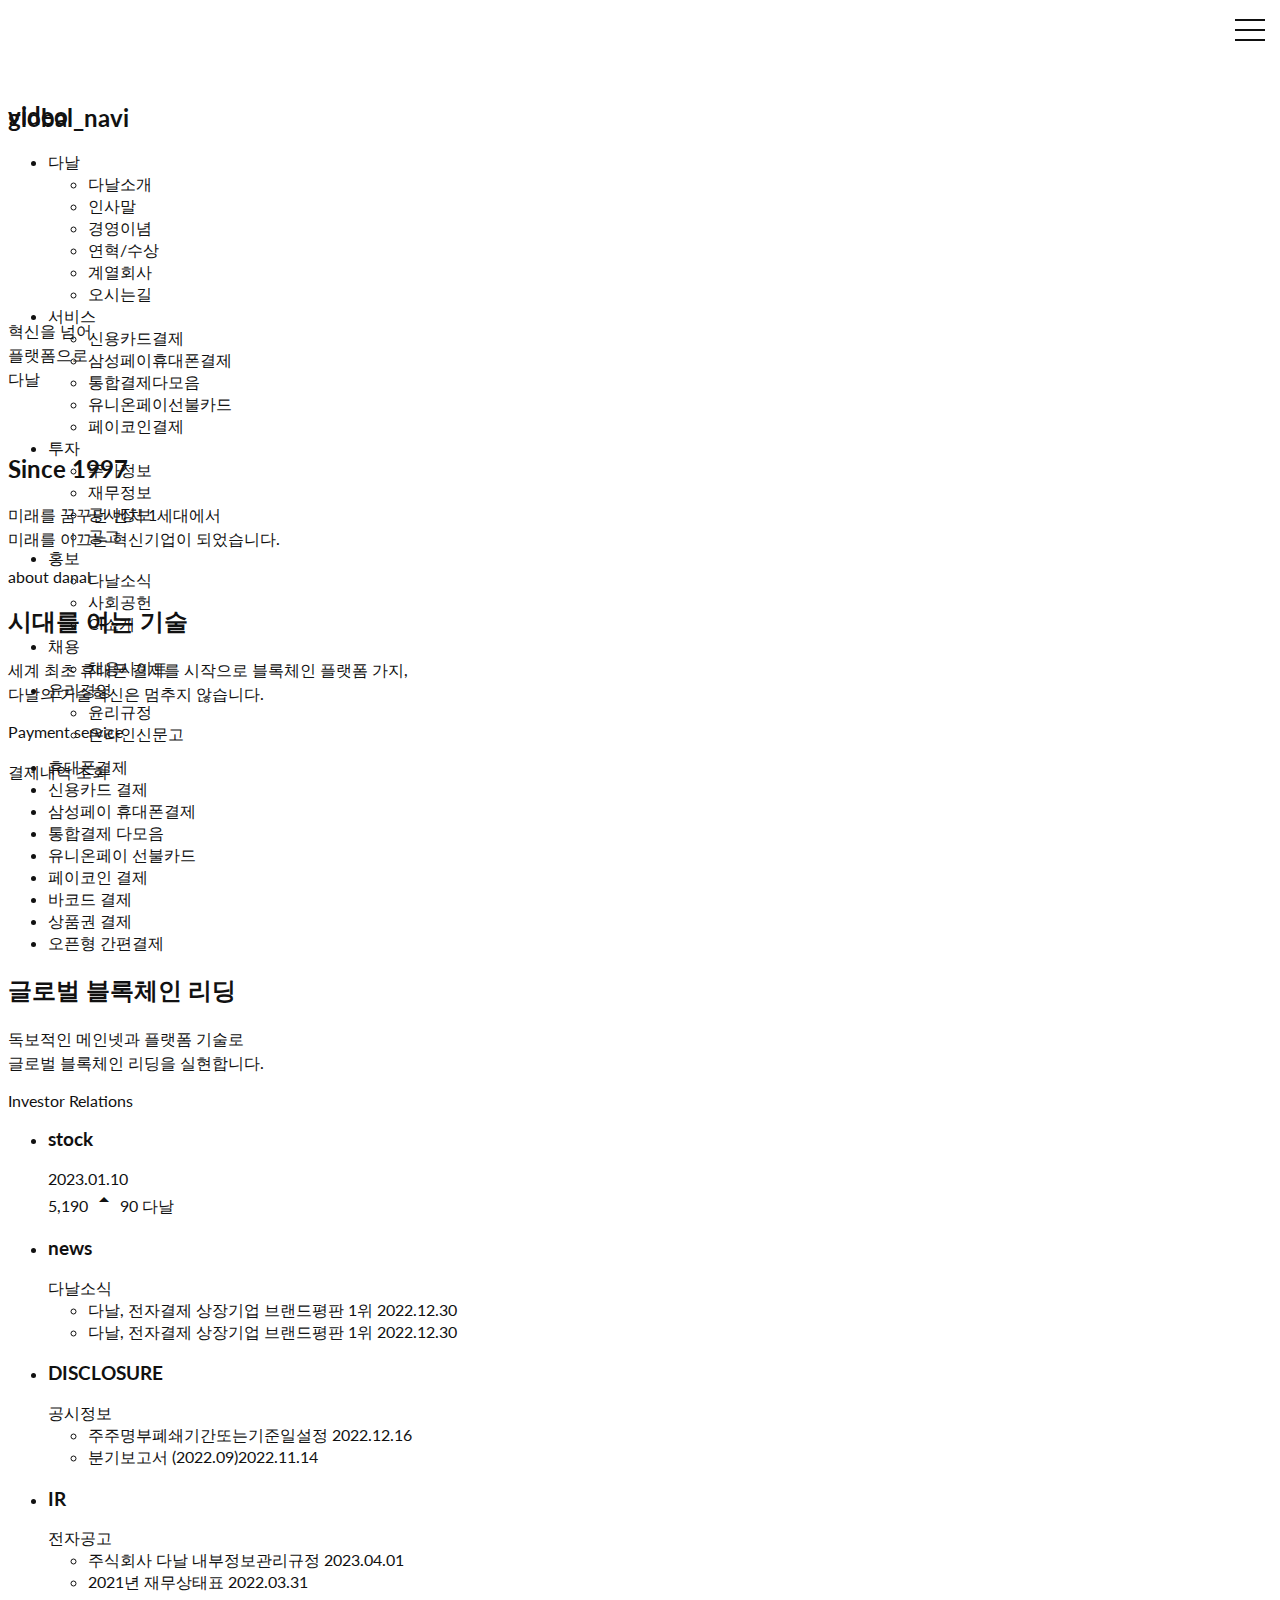
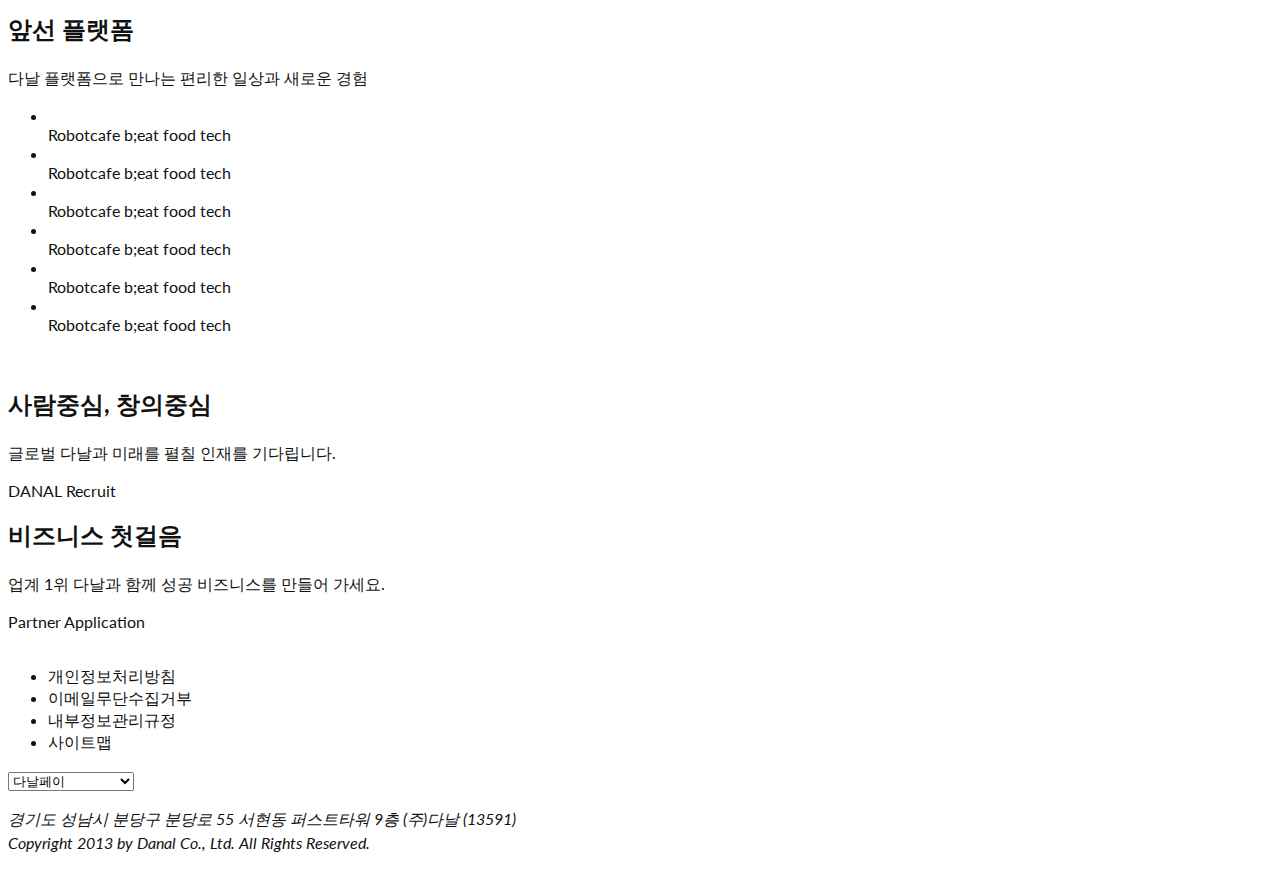
==== html/index.html @ 671e8ba6 "mobile-page ver1" ====
<!DOCTYPE html>
<html lang="en">
  <head>
    <meta charset="UTF-8" />
    <meta http-equiv="X-UA-Compatible" content="IE=edge" />
    <meta
      name="viewport"
      content="width=device-width, initial-scale=1.0,minimum-scale=1.0,maximum-scale=1.0,user-scalable=no"
    />
    <title>다날 - 다가가기 좋은 날</title>
    <link rel="preconnect" href="https://fonts.googleapis.com" />
    <link rel="preconnect" href="https://fonts.gstatic.com" crossorigin />
    <link
      href="https://fonts.googleapis.com/css2?family=Lato:wght@100;300;400;700;900&display=swap"
      rel="stylesheet"
    />
    <link
      href="https://fonts.googleapis.com/icon?family=Material+Icons"
      rel="stylesheet"
    />
    <link rel="stylesheet" href="../css/pretendard.css" />

    <link rel="stylesheet" href="../css/reset.css" />
    <link rel="stylesheet" href="../css/common.css" />
    <link rel="stylesheet" href="../css/layout.css" />
    <link rel="stylesheet" href="../css/main.css" />
    <link rel="stylesheet" href="../css/swiper-bundle.min.css" />
    <script src="../js/swiper-bundle.min.js"></script>

    <link rel="shortcut icon" href="../image/favicon.ico" type="image/x-icon" />
  </head>
  <body>
    <header class="header">
      <h1 calss="logo">
        <a href="" class="logo__link"
          ><img src="../image/danal_ci.svg" alt="" class="logo__img"
        /></a>
      </h1>
      <nav class="gnb">
        <h2 class="hidden">global_navi</h2>
        <ul class="gnb__list">
          <li>
            <a href="">다날</a>

            <ul class="gnb__list--sub">
              <li>
                <a href="">다날소개</a>
              </li>
              <li>
                <a href="">인사말</a>
              </li>
              <li>
                <a href="">경영이념</a>
              </li>
              <li>
                <a href="">연혁/수상</a>
              </li>
              <li>
                <a href="">계열회사</a>
              </li>
              <li>
                <a href="">오시는길</a>
              </li>
            </ul>
          </li>
          <li>
            <a href="">서비스</a>
            <ul class="gnb__list--sub">
              <li>
                <a href="">신용카드결제</a>
              </li>
              <li>
                <a href="">삼성페이휴대폰결제</a>
              </li>
              <li>
                <a href="">통합결제다모음</a>
              </li>
              <li>
                <a href="">유니온페이선불카드</a>
              </li>
              <li>
                <a href="">페이코인결제</a>
              </li>
            </ul>
          </li>
          <li>
            <a href="">투자</a>
            <ul class="gnb__list--sub">
              <li>
                <a href="">주가정보</a>
              </li>
              <li>
                <a href="">재무정보</a>
              </li>
              <li>
                <a href="">공시정보</a>
              </li>
              <li>
                <a href="">공고</a>
              </li>
            </ul>
          </li>
          <li>
            <a href="">홍보</a>
            <ul class="gnb__list--sub">
              <li>
                <a href="">다날소식</a>
              </li>
              <li>
                <a href="">사회공헌</a>
              </li>
              <li>
                <a href="">CI소개</a>
              </li>
            </ul>
          </li>
          <li>
            <a href="">채용</a>
            <ul class="gnb__list--sub">
              <li><a href="">채용사이트</a></li>
            </ul>
          </li>
          <li>
            <a href="">윤리경영</a>
            <ul class="gnb__list--sub last">
              <li>
                <a href="">윤리규정</a>
              </li>
              <li>
                <a href="">온라인신문고</a>
              </li>
            </ul>
          </li>
        </ul>
      </nav>
      <a href="" class="header__payment">결제내역 조회</a>
      <button class="btn btn--all">
        <span></span>
        <span></span>
        <span></span>
      </button>
    </header>
    <main>
      <section class="main-video">
        <h2 class="hidden">video</h2>
        <video src="../image/danal_visual.mp4" loop autoplay muted></video>
        <div class="main-video__txt">
          <p>
            혁신을 넘어 <br />
            플랫폼으로<br />
            <span class="red">다</span><span class="blue">날</span>
          </p>
        </div>
        <span class="arrow"><span class="material-icons"> south </span></span>
      </section>
      <!-- video end  -->
      <section class="about section">
        <div class="title-box">
          <h2>Since <span class="blue">1997</span></h2>

          <p>
            <span class="blue">미래를</span> 꿈꾸던 벤처 1세대에서 <br />
            미래를 <span class="blue">이끄는</span> 혁신기업이 되었습니다.
          </p>
        </div>
        <a href="" class="btn btn--blue"> about danal</a>
      </section>
      <!-- about----end -->
      <section class="tech section">
        <div class="container">
          <div class="title-box">
            <h2>시대를 여는 기술</h2>
            <p>
              세계 최초 휴대폰 결제를 시작으로 블록체인 플랫폼 가지, <br />
              다날의 기술혁신은 멈추지 않습니다.
            </p>
            <a href="">Payment service</a>
          </div>
          <div class="contents">
            <ul class="icon-list">
              <li>
                <a href=""
                  ><img src="../image/icon_service01.png" alt="" /><span
                    >휴대폰결제</span
                  ></a
                >
              </li>
              <li>
                <a href=""
                  ><img src="../image/icon_service02.png" alt="" /><span
                    >신용카드 결제</span
                  ></a
                >
              </li>
              <li>
                <a href=""
                  ><img src="../image/icon_service03.png" alt="" /><span
                    >삼성페이 휴대폰결제</span
                  ></a
                >
              </li>
              <li>
                <a href=""
                  ><img src="../image/icon_service04.png" alt="" /><span
                    >통합결제 다모음</span
                  ></a
                >
              </li>
              <li>
                <a href=""
                  ><img src="../image/icon_service05.png" alt="" /><span
                    >유니온페이 선불카드</span
                  ></a
                >
              </li>
              <li>
                <a href=""
                  ><img src="../image/icon_service06.png" alt="" /><span
                    >페이코인 결제</span
                  ></a
                >
              </li>
              <li>
                <a href=""
                  ><img src="../image/icon_service07.png" alt="" /><span
                    >바코드 결제</span
                  ></a
                >
              </li>
              <li>
                <a href=""
                  ><img src="../image/icon_service08.png" alt="" /><span
                    >상품권 결제</span
                  ></a
                >
              </li>
              <li>
                <a href=""
                  ><img src="../image/icon_service09.png" alt="" /><span
                    >오픈형 간편결제</span
                  ></a
                >
              </li>
            </ul>
          </div>
        </div>
      </section>
      <!-- tech----end -->
      <section class="block-chain section">
        <div class="container">
          <div class="title-box">
            <h2>글로벌 블록체인 리딩</h2>
            <p>
              독보적인 메인넷과 플랫폼 기술로<br />
              글로벌 블록체인 리딩을 실현합니다.
            </p>
            <a href="">Investor Relations</a>
          </div>

          <div class="contents">
            <ul class="block-chain__list">
              <li>
                <div class="title">
                  <h3>stock</h3>
                  <span>2023.01.10</span>
                </div>
                <div class="num">
                  <span class="num--main">5,190</span>
                  <span class="num--state"
                    ><span class="material-icons"> arrow_drop_up </span>
                    90</span
                  >
                  <span class="num--company">다날</span>
                </div>
              </li>

              <li>
                <div class="title">
                  <h3>news</h3>
                  <span>다날소식</span>
                </div>
                <div>
                  <ul>
                    <li>
                      <a href=""
                        >다날, 전자결제 상장기업 브랜드평판 1위
                        <span class="date">2022.12.30</span></a
                      >
                    </li>

                    <li>
                      <a href=""
                        >다날, 전자결제 상장기업 브랜드평판 1위
                        <span class="date">2022.12.30</span></a
                      >
                    </li>
                  </ul>
                </div>
              </li>

              <li>
                <div class="title">
                  <h3>DISCLOSURE</h3>
                  <span>공시정보</span>
                </div>
                <div>
                  <ul>
                    <li>
                      <a href=""
                        >주주명부폐쇄기간또는기준일설정
                        <span class="date">2022.12.16</span></a
                      >
                    </li>
                    <li>
                      <a href=""
                        >분기보고서 (2022.09)<span class="date"
                          >2022.11.14</span
                        ></a
                      >
                    </li>
                  </ul>
                </div>
              </li>

              <li>
                <div class="title">
                  <h3>IR</h3>
                  <span>전자공고</span>
                </div>
                <div>
                  <ul>
                    <li>
                      <a href=""
                        >주식회사 다날 내부정보관리규정
                        <span class="date">2023.04.01</span></a
                      >
                    </li>
                    <li>
                      <a href=""
                        >2021년 재무상태표
                        <span class="date">2022.03.31</span></a
                      >
                    </li>
                  </ul>
                </div>
              </li>
            </ul>
          </div>
        </div>
      </section>
      <!-- blockchain-end -->

      <section class="platform section">
        <div class="container">
          <div class="title-box">
            <h2>앞선 플랫폼</h2>
            <p>다날 플랫폼으로 만나는 편리한 일상과 새로운 경험</p>
          </div>
          <div class="platform-swiper">
            <ul class="platform-list swiper-wrapper">
              <li class="swiper-slide">
                <div class="img-box">
                  <img src="../image/img_family01.png" alt="" />
                </div>
                <span class="title">Robotcafe b;eat</span>
                <span class="sticker">food tech</span>
              </li>
              <li class="swiper-slide">
                <div class="img-box">
                  <img src="../image/img_family02.png" alt="" />
                </div>
                <span class="title">Robotcafe b;eat</span>
                <span class="sticker">food tech</span>
              </li>

              <li class="swiper-slide">
                <div class="img-box">
                  <img src="../image/img_family04.png" alt="" />
                </div>
                <span class="title">Robotcafe b;eat</span>
                <span class="sticker">food tech</span>
              </li>
              <li class="swiper-slide">
                <div class="img-box">
                  <img src="../../image/img_family05.png" alt="" />
                </div>
                <span class="title">Robotcafe b;eat</span>
                <span class="sticker">food tech</span>
              </li>
              <li class="swiper-slide">
                <div class="img-box">
                  <img src="../image/img_family01.png" alt="" />
                </div>
                <span class="title">Robotcafe b;eat</span>
                <span class="sticker">food tech</span>
              </li>
              <li class="swiper-slide">
                <div class="img-box">
                  <img src="../image/img_family02.png" alt="" />
                </div>
                <span class="title">Robotcafe b;eat</span>
                <span class="sticker">food tech</span>
              </li>
            </ul>
            <button class="btn btn--prev"></button>
            <button class="btn btn--next"></button>
          </div>
        </div>
      </section>
      <!-- end -->

      <section class="recruit section">
        <div class="container">
          <div class="title-box">
            <h2>사람중심, 창의중심</h2>
            <p>글로벌 다날과 미래를 펼칠 인재를 기다립니다.</p>
            <a href="">DANAL Recruit</a>
          </div>
        </div>
      </section>

      <section class="business section">
        <div class="container">
          <div class="title-box">
            <h2>비즈니스 첫걸음</h2>
            <p>업계 1위 다날과 함께 성공 비즈니스를 만들어 가세요.</p>
            <a href="">Partner Application</a>
          </div>
          <div class="img"></div>
        </div>
      </section>
    </main>
    <footer class="footer">
      <div class="container">
        <div class="upper">
          <span class="logo"
            ><img src="../image/ci_danal01footer.png" alt=""
          /></span>
          <ul class="list">
            <li>
              <a href="">개인정보처리방침</a>
            </li>
            <li>
              <a href="">이메일무단수집거부</a>
            </li>
            <li>
              <a href="">내부정보관리규정</a>
            </li>
            <li>
              <a href="">사이트맵</a>
            </li>
          </ul>
          <select class="select">
            <option value="">다날페이</option>
            <option value="">다날엔터테인먼트</option>
            <option value="">다날에프엔비</option>
            <option value="">다날핀테크</option>
            <option value="">페이프로토콜AG</option>
            <option value="">비트코퍼레이션</option>
            <option value="">다날재팬</option>
            <option value="">플렉스페이</option>
          </select>
        </div>
        <div class="lower">
          <address>
            <p>
              경기도 성남시 분당구 분당로 55 서현동 퍼스트타워 9층 (주)다날
              (13591) <br />
              Copyright 2013 by Danal Co., Ltd. All Rights Reserved.
            </p>
          </address>
        </div>
      </div>
    </footer>

    <script>
      function plus5() {
        console.log(x + 5);
      }
      function bank(money) {
        console.log(money * 1.045);
      }
      const header = document.querySelector(".header");
      const gnb = document.querySelector(".gnb");
      gnb.addEventListener("mouseenter", function () {
        header.classList.add("on");
      });
      gnb.addEventListener("mouseleave", function () {
        header.classList.remove("on");
      });

      const swiper = new Swiper(".platform-swiper", {
        slidesPerView: "auto",
        spaceBetween: 50,
        loop: true,
        navigation: {
          nextEl: ".platform-swiper .btn--next",
          prevEl: ".platform-swiper .btn--prev",
        },
      });

      window.addEventListener("scroll", function () {
        // throttle, debounce
        // console.log(window.scrollY);
        if (window.scrollY > 0) {
          header.classList.add("scroll");
        } else {
          header.classList.remove("scroll");
        }
      });
    </script>
  </body>
</html>
---- css/layout.css ----
body {
  font-family: "Lato", "Pretendard", "Dotum", sans-serif;
  font-size: 16px;
  color: #111;
}
body::-webkit-scrollbar {
  width: 10px;
}
body::-webkit-scrollbar-track {
  background-color: #f00;
}
body::-webkit-scrollbar-thumb {
  background-color: #0f0;
  border-radius: 100px;
}

a {
  color: inherit;
  text-decoration: none;
}

input,
textarea {
  font-family: inherit;
  font-size: inherit;
}

p {
  line-height: 1.5;
}

button {
  border: none;
  background: none;
  outline: none;
  padding: 0;
}

.header {
  height: 60px;
  background-color: #fff;
}
.header .logo__link {
  display: flex;
  align-items: center;
  height: 60px;
}
.header .logo__img {
  height: 40px;
  padding-left: 20px;
}
.header .btn--all {
  width: 60px;
  height: 60px;
  position: absolute;
  top: 0;
  right: 0;
  transition: all 0.25s ease;
}
.header .btn--all span {
  display: block;
  width: 30px;
  height: 2px;
  background-color: #111;
  position: absolute;
  left: 15px;
}
.header .btn--all span:nth-child(1) {
  top: 19px;
}
.header .btn--all span:nth-child(2) {
  top: 29px;
}
.header .btn--all span:nth-child(3) {
  top: 39px;
}
.header.on .btn--all span:nth-child(1) {
  top: 29px;
  transform: rotate(45deg);
}
.header.on .btn--all span:nth-child(2) {
  opacity: 0;
  transform: translateX(-50px);
}
.header.on .btn--all span:nth-child(3) {
  top: 29px;
  transform: rotate(-45deg);
}
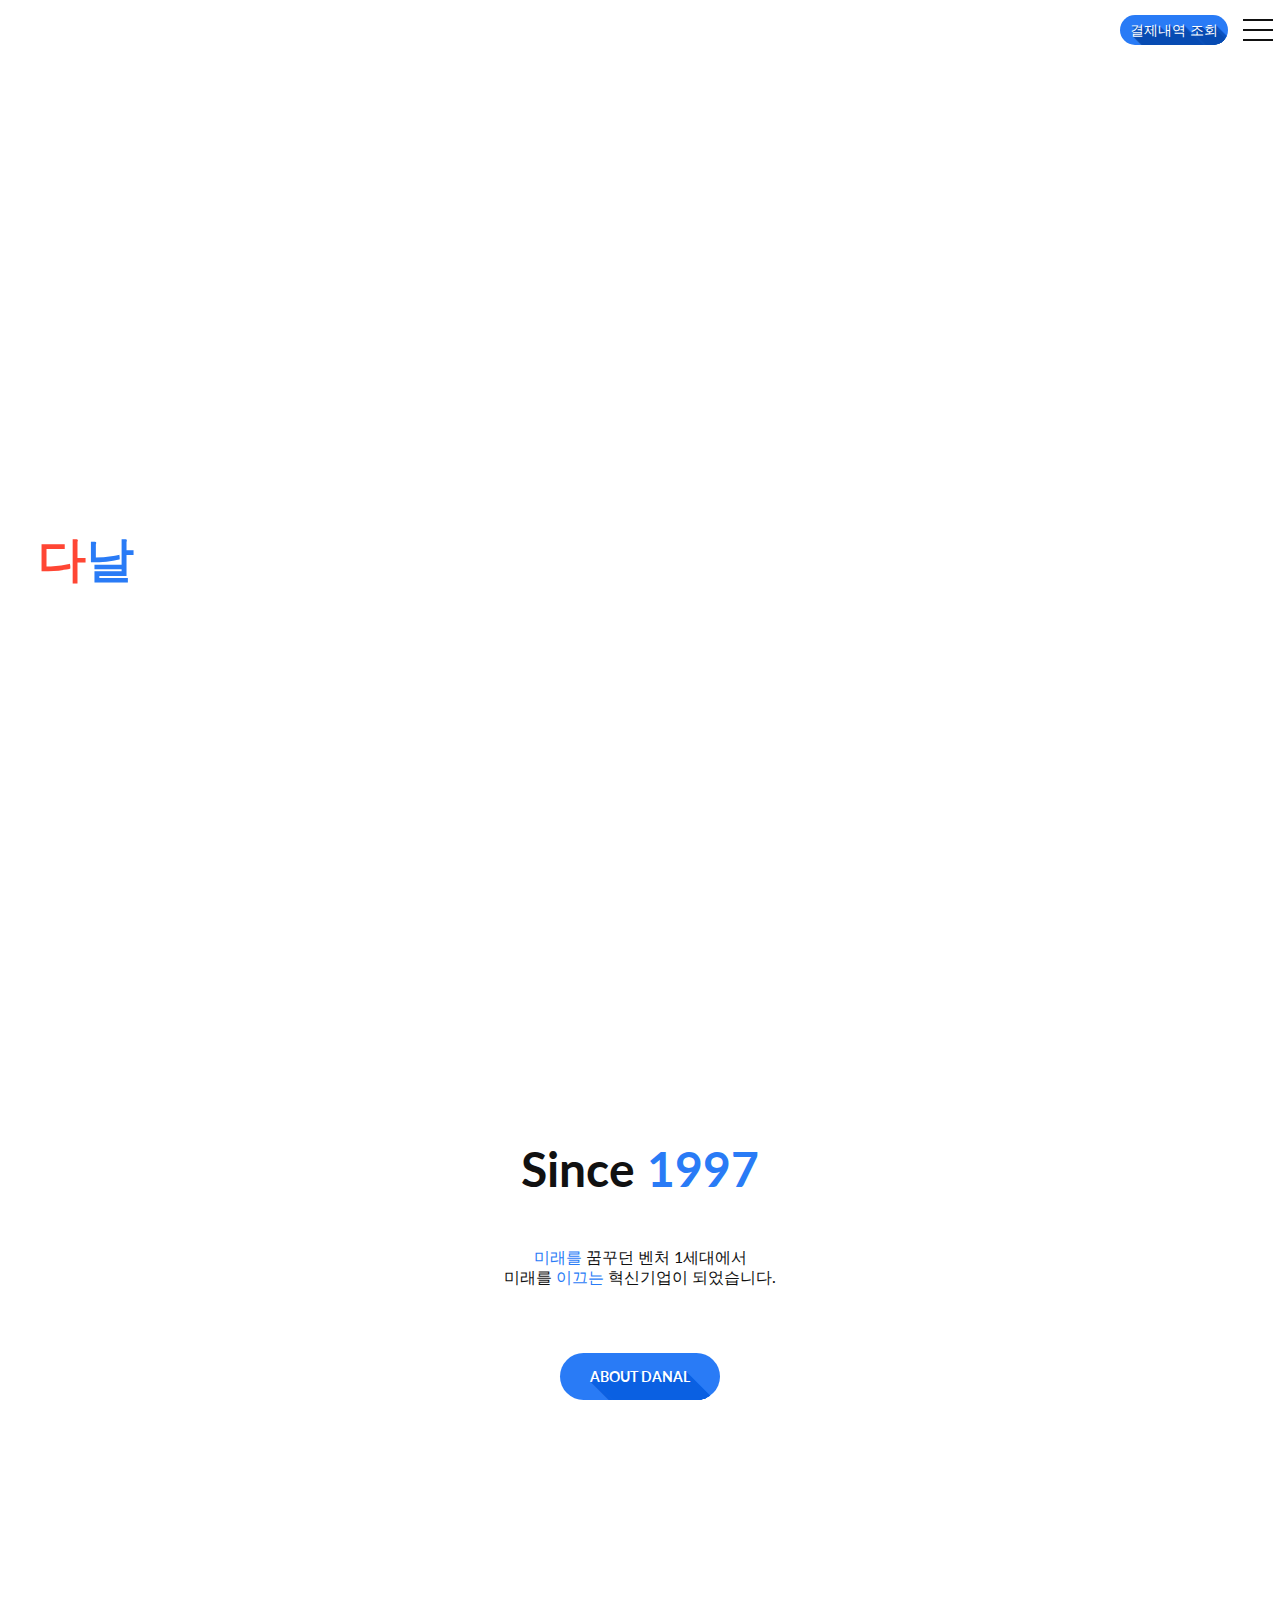
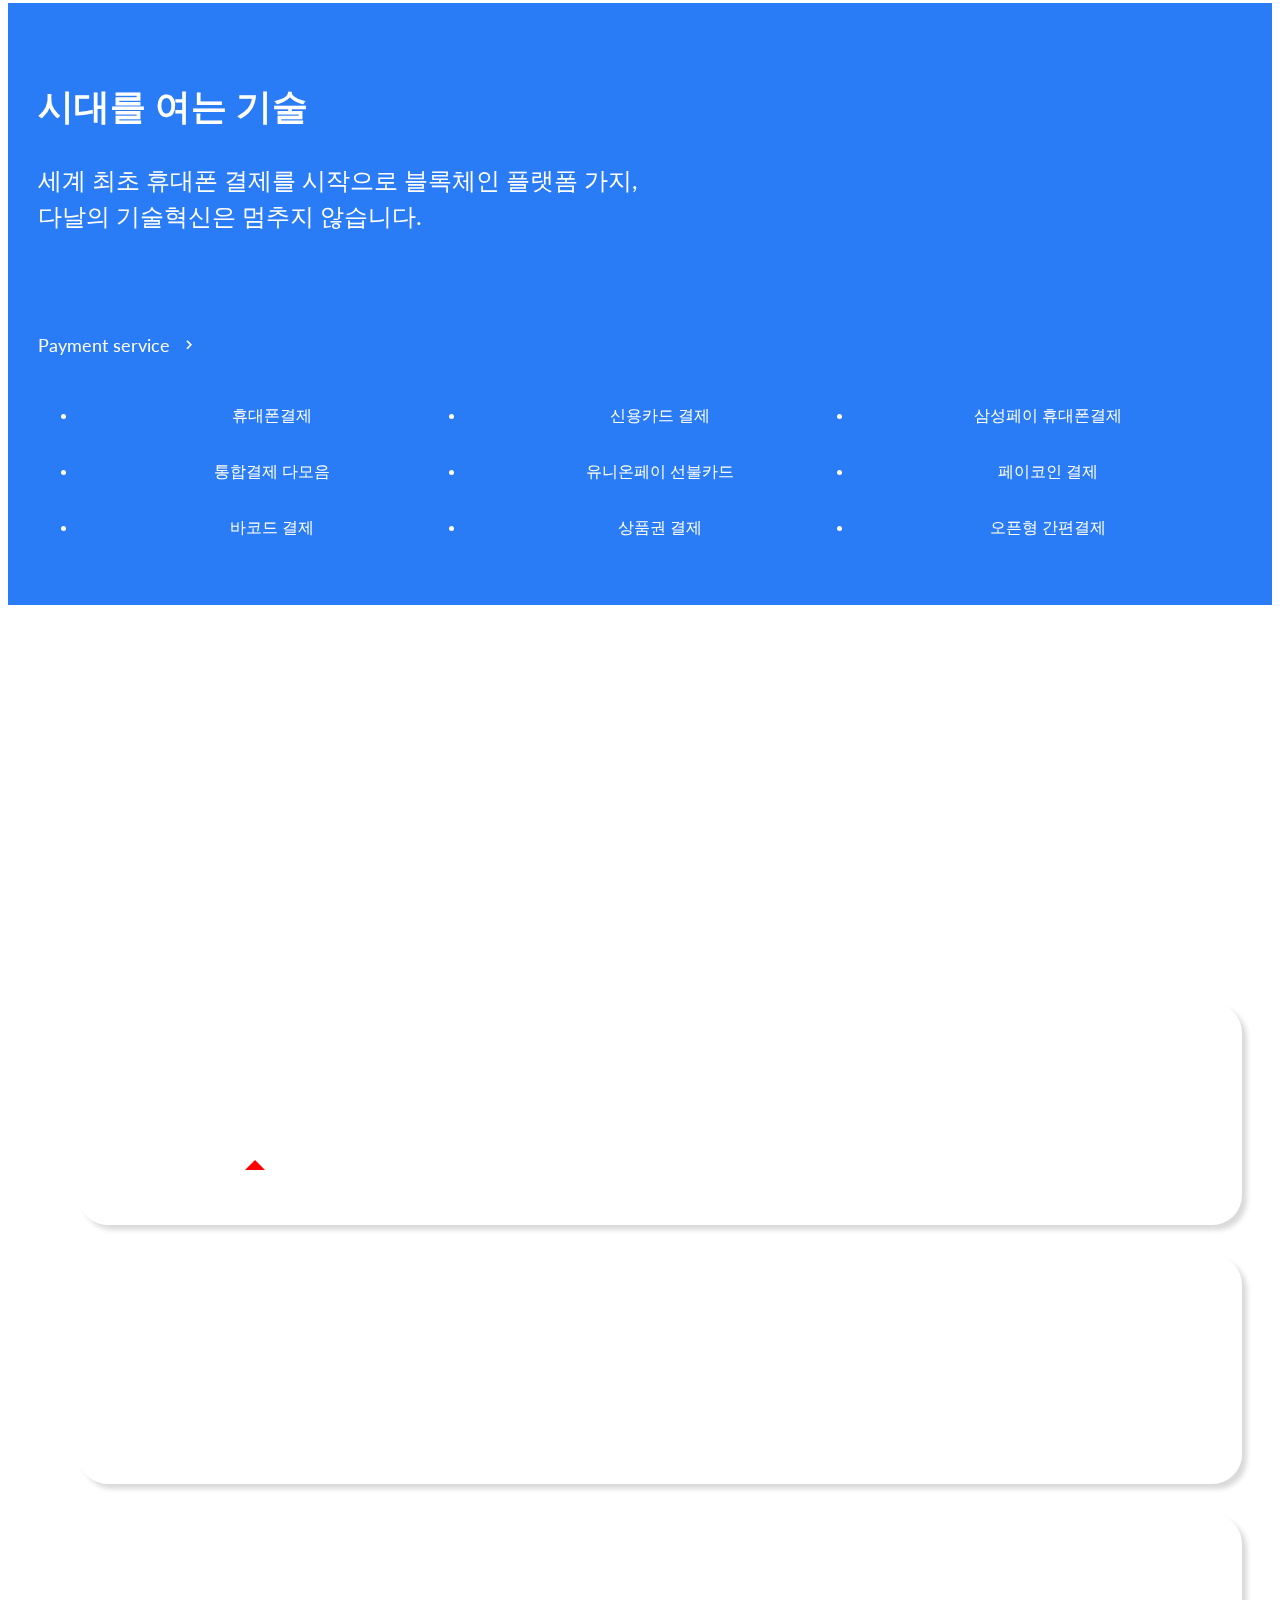
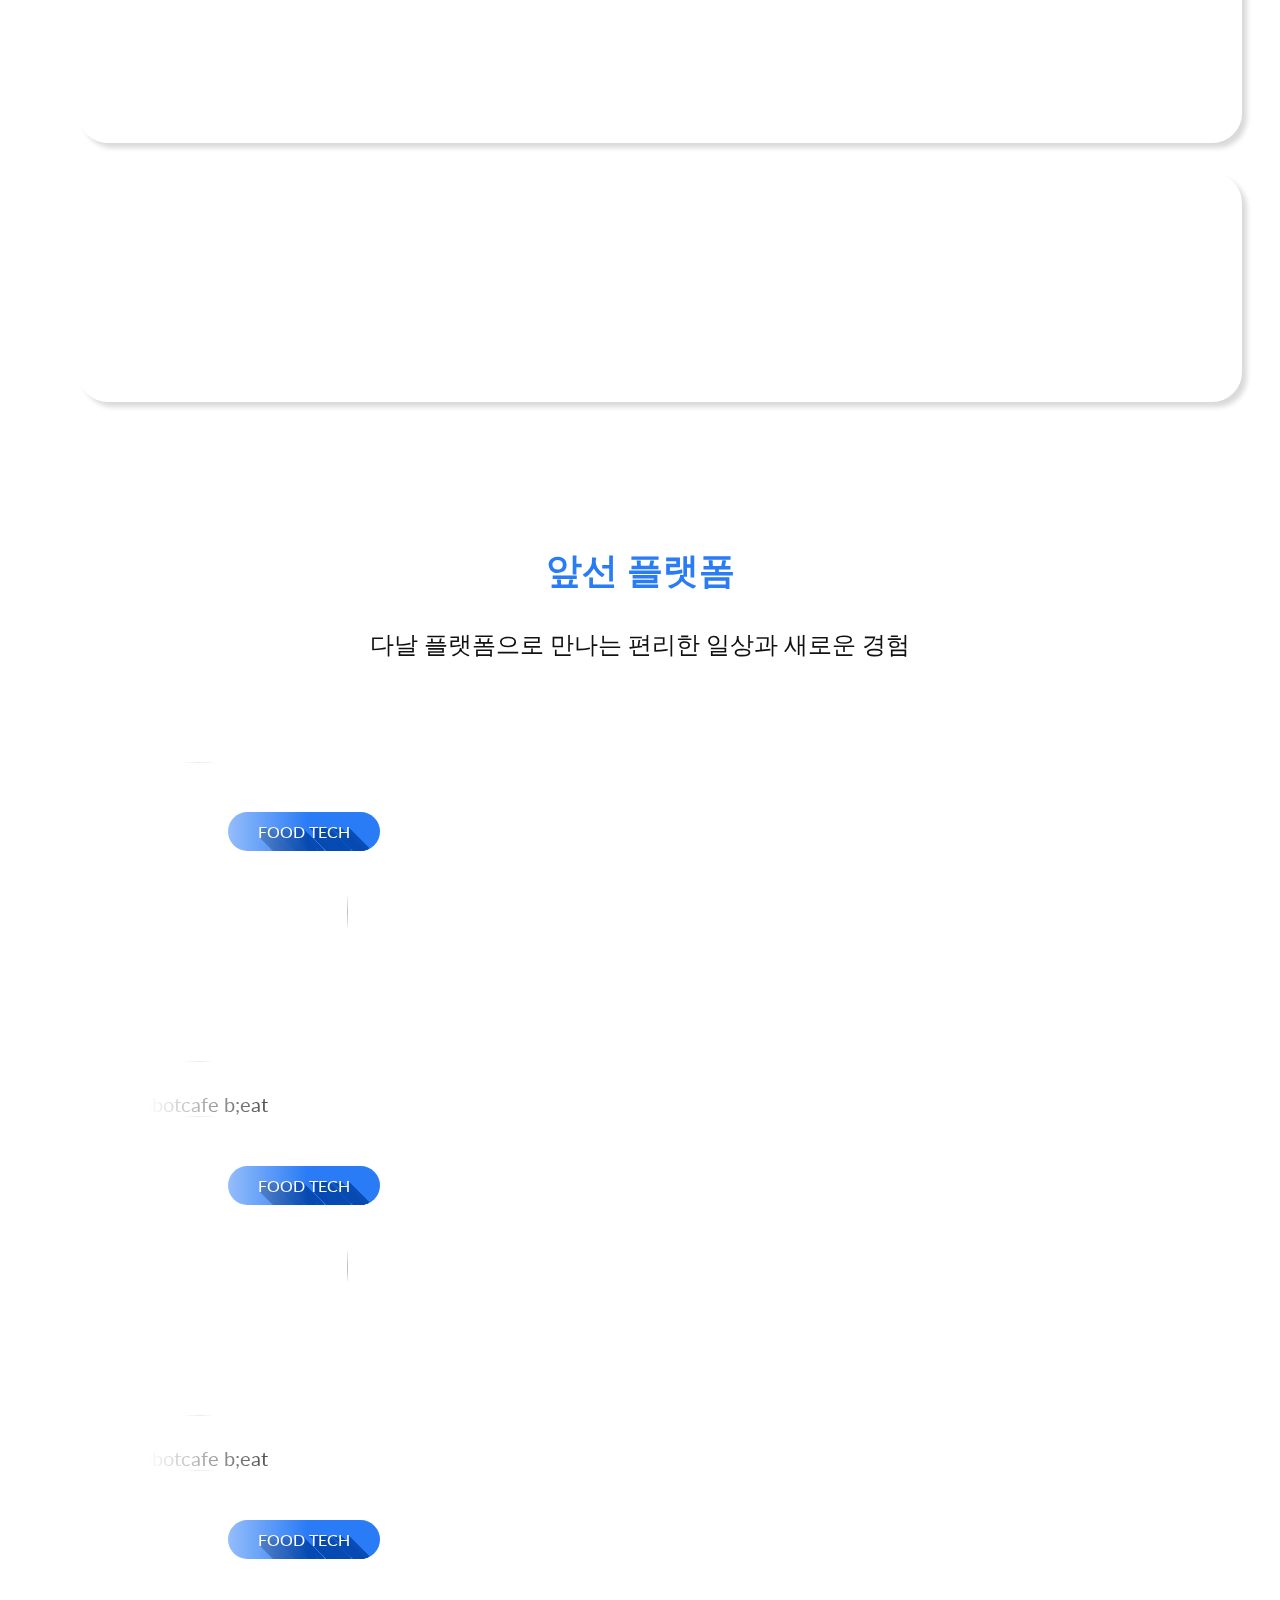
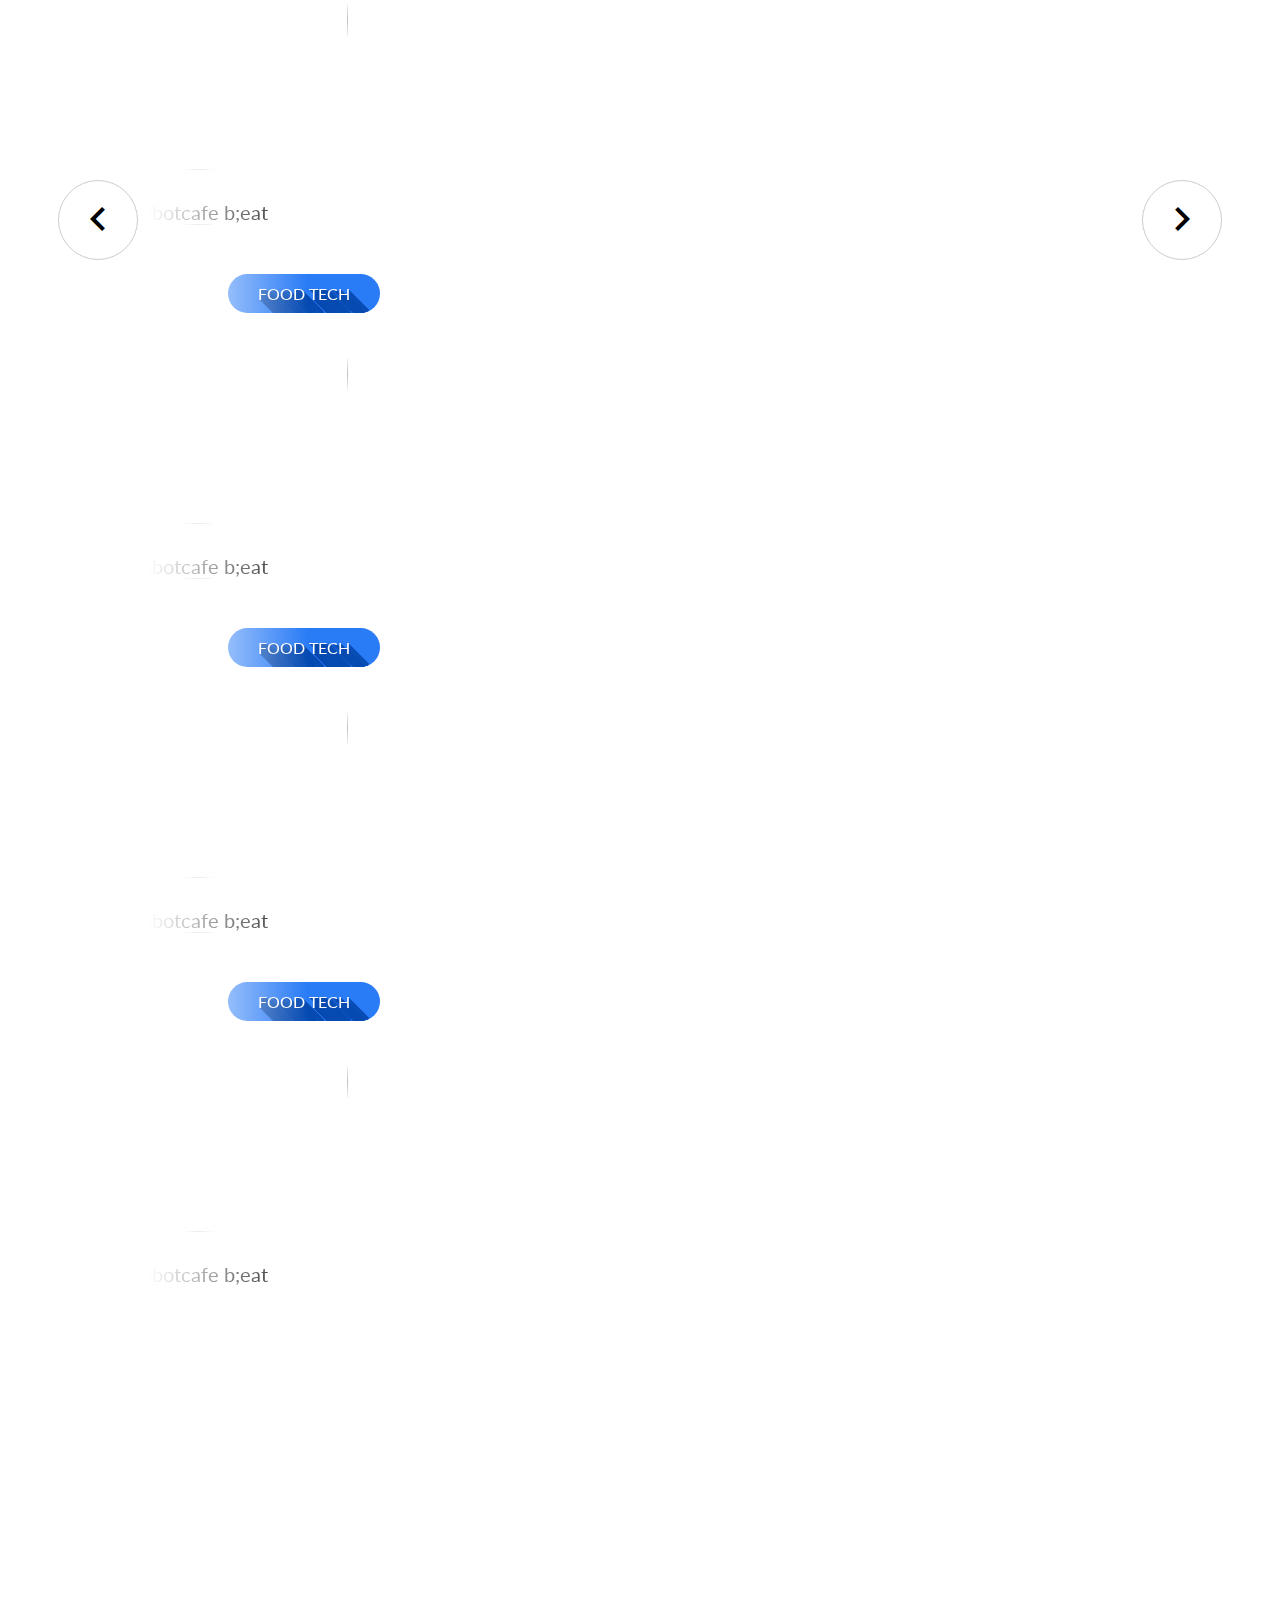
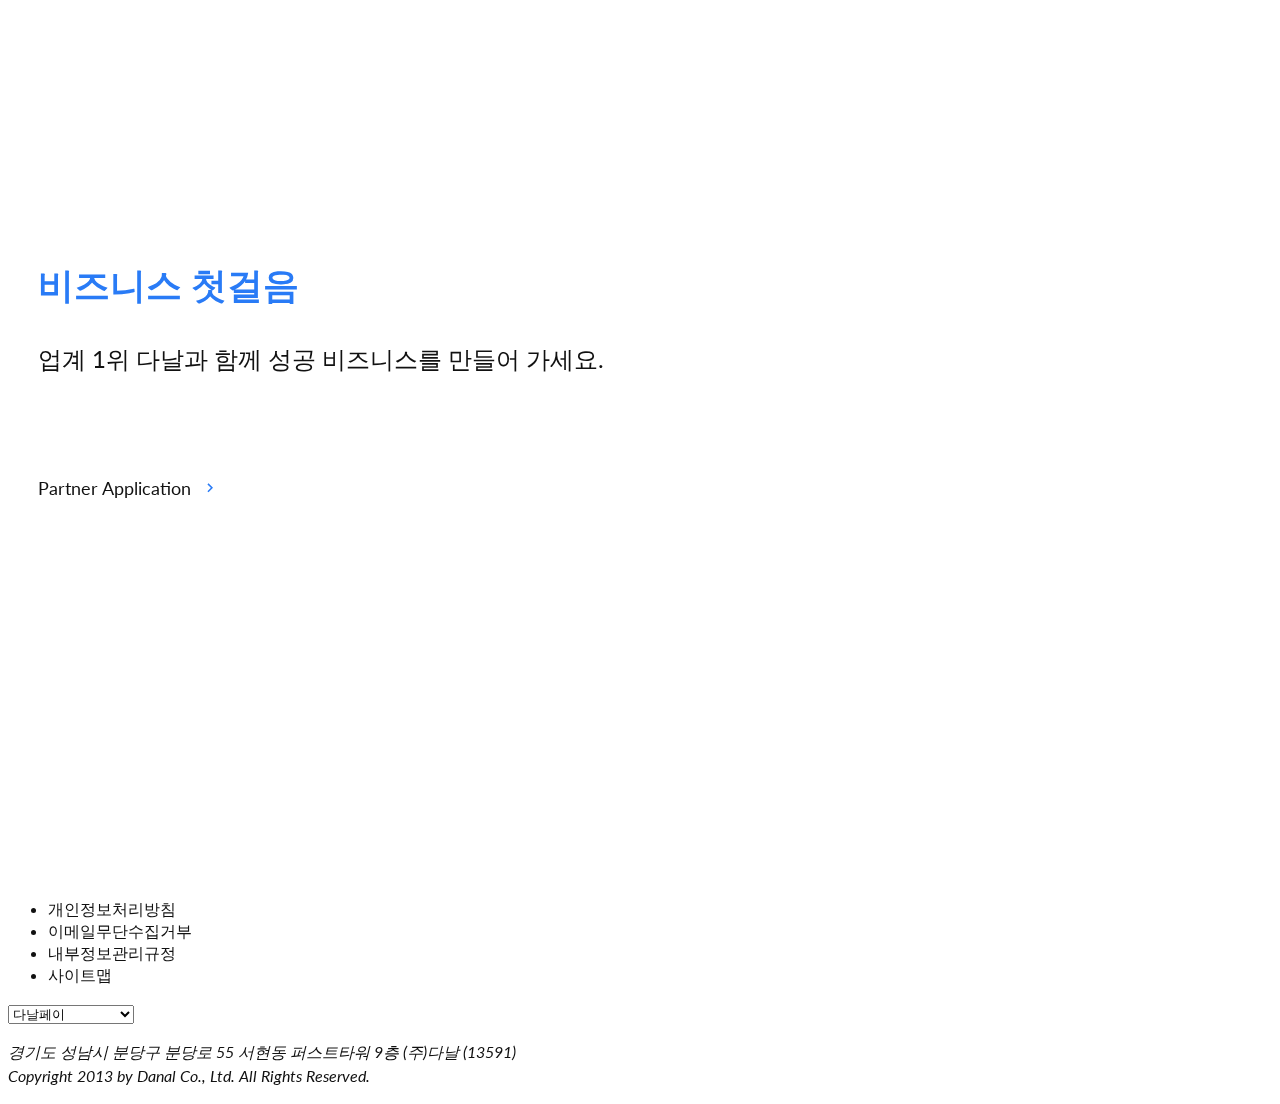
==== commit fc9471f7: "mobile ver2" ====
--- a/html/index.html
+++ b/html/index.html
@@ -133,7 +133,7 @@
           </li>
         </ul>
       </nav>
-      <a href="" class="header__payment">결제내역 조회</a>
+      <a href="" class="link">결제내역 조회</a>
       <button class="btn btn--all">
         <span></span>
         <span></span>
@@ -474,39 +474,58 @@
     </footer>
 
     <script>
-      function plus5() {
-        console.log(x + 5);
+      const btnAll = document.querySelector(".btn--all");
+      const header = document.querySelector(".header");
+      const depth01 = document.querySelectorAll(".gnb .gnb__list > li > a");
+      const depth02 = document.querySelectorAll(
+        ".gnb .gnb__list > li .gnb__list--sub"
+      );
+      for (let i = 0; i < 6; i++) {
+        depth01[i].addEventListener("click", function (e) {
+          e.preventDefault();
+          for (let j = 0; j < 6; j++) {
+            if (i !== j) {
+              depth02[j].classList.remove("on");
+            }
+          }
+
+          depth02[i].classList.toggle("on");
+
+          // const isContains = depth02[i].classList.contains("on");
+          // console.log(depth02[i]);
+          // if (isContains) {
+          //   depth02[i].classList.remove("on");
+          // } else {
+          //   for (let j = 0; j < 6; j++) {
+          //     const isContainsj = depth02[j].classList.contains("on");
+          //     if (isContainsj) {
+          //       depth02[j].classList.remove("on");
+          //       break;
+          //     }
+          //   }
+          //   depth02[i].classList.add("on");
+          // }
+        });
       }
-      function bank(money) {
-        console.log(money * 1.045);
-      }
-      const header = document.querySelector(".header");
-      const gnb = document.querySelector(".gnb");
-      gnb.addEventListener("mouseenter", function () {
-        header.classList.add("on");
-      });
-      gnb.addEventListener("mouseleave", function () {
-        header.classList.remove("on");
-      });
-
-      const swiper = new Swiper(".platform-swiper", {
-        slidesPerView: "auto",
-        spaceBetween: 50,
-        loop: true,
-        navigation: {
-          nextEl: ".platform-swiper .btn--next",
-          prevEl: ".platform-swiper .btn--prev",
-        },
-      });
-
-      window.addEventListener("scroll", function () {
-        // throttle, debounce
-        // console.log(window.scrollY);
-        if (window.scrollY > 0) {
-          header.classList.add("scroll");
-        } else {
-          header.classList.remove("scroll");
-        }
+
+      btnAll.addEventListener("click", function () {
+        //  console.log("click_했음");
+        //  조건문
+        // const isContains = header.classList.contains("on");
+        //if (isContains) {
+        //  header.classList.remove("on");
+        //} else {
+        //  header.classList.add("on");
+        // }
+        //toggle
+
+        setTimeout(function () {
+          for (let j = 0; j < 6; j++) {
+            depth02[j].classList.remove("on");
+          }
+        }, 5000);
+
+        header.classList.toggle("on");
       });
     </script>
   </body>
--- a/css/layout.css
+++ b/css/layout.css
@@ -39,6 +39,10 @@
 .header {
   height: 60px;
   background-color: #fff;
+  position: fixed;
+  width: 100%;
+  z-index: 99;
+  top: 0;
 }
 .header .logo__link {
   display: flex;
@@ -55,9 +59,9 @@
   position: absolute;
   top: 0;
   right: 0;
-  transition: all 0.25s ease;
 }
 .header .btn--all span {
+  transition: all 0.25s ease;
   display: block;
   width: 30px;
   height: 2px;
@@ -85,4 +89,69 @@
 .header.on .btn--all span:nth-child(3) {
   top: 29px;
   transform: rotate(-45deg);
+}
+.header.on .gnb {
+  left: 0;
+}
+.header .gnb {
+  position: fixed;
+  width: 100%;
+  height: 100%;
+  background-color: #fff;
+  left: 100%;
+}
+.header .gnb__list > li > a {
+  height: 45px;
+  display: flex;
+  align-items: center;
+  font-weight: 500;
+}
+.header .gnb__list > li > a:before {
+  content: "";
+  display: block;
+  width: 3px;
+  height: 3px;
+  background-color: #297bf6;
+  border-radius: 10px;
+  margin: 0 10px 0 30px;
+}
+.header .gnb__list--sub {
+  display: none;
+  background-color: #297bf6;
+}
+.header .gnb__list--sub.on {
+  display: block;
+}
+.header .gnb__list--sub li a {
+  display: flex;
+  padding: 15px 0 15px 30px;
+  font-size: 14px;
+  color: #fff;
+  border-top: 1px solid #0a60e2;
+  align-items: center;
+}
+.header .gnb__list--sub li a:before {
+  content: "";
+  display: block;
+  width: 3px;
+  height: 3px;
+  background-color: #fff;
+  border-radius: 10px;
+  margin: 0 10px 0 10px;
+}
+.header .link {
+  position: absolute;
+  height: 30px;
+  padding: 0 10px;
+  font-size: 14px;
+  border-radius: 100px;
+  top: 15px;
+  background-color: #297bf6;
+  color: #fff;
+  right: 60px;
+  display: flex;
+  align-items: center;
+  font-weight: 500;
+  overflow: hidden;
+  text-shadow: 1px 1px 0px #074bb2,2px 2px 0px #074bb2,3px 3px 0px #074bb2,4px 4px 0px #074bb2,5px 5px 0px #074bb2,6px 6px 0px #074bb2,7px 7px 0px #074bb2,8px 8px 0px #074bb2,9px 9px 0px #074bb2,10px 10px 0px #074bb2,11px 11px 0px #074bb2,12px 12px 0px #074bb2,13px 13px 0px #074bb2,14px 14px 0px #074bb2,15px 15px 0px #074bb2,16px 16px 0px #074bb2,17px 17px 0px #074bb2,18px 18px 0px #074bb2,19px 19px 0px #074bb2,20px 20px 0px #074bb2;
 }--- a/css/main.css
+++ b/css/main.css
@@ -0,0 +1,386 @@
+.container {
+  margin: 0 auto;
+}
+
+.section {
+  padding: 50px 0;
+  background-color: #fff;
+}
+.section .container {
+  min-height: 300px;
+}
+.section .container .title-box h2 {
+  font-size: clamp(24px, 7.5vw, 36px);
+  font-weight: 700;
+  margin-bottom: 30px;
+}
+.section .container .title-box p {
+  margin-bottom: 100px;
+  font-size: clamp(18px, 3.5vw, 24px);
+}
+.section .container .title-box a {
+  display: flex;
+  align-items: center;
+  font-size: 18px;
+}
+.section .container .title-box a::after {
+  display: inline-block;
+  content: "keyboard_arrow_right";
+  margin-left: 10px;
+  font-family: "Material Icons";
+}
+
+.main-video {
+  width: 100%;
+  position: fixed;
+  top: 0;
+  z-index: -1;
+}
+.main-video video {
+  width: 100%;
+  height: 100vh;
+  -o-object-fit: cover;
+     object-fit: cover;
+}
+.main-video__txt {
+  position: absolute;
+  top: 50%;
+  left: 30px;
+  font-size: clamp(36px, 7.5vw, 48px);
+  font-weight: 700;
+  color: #fff;
+  transform: translateY(-50%);
+}
+.main-video__txt .red {
+  color: #ff4634;
+}
+.main-video__txt .blue {
+  color: #297bf6;
+}
+.main-video .arrow {
+  width: 60px;
+  height: 60px;
+  position: absolute;
+  bottom: 60px;
+  left: 60px;
+  background-color: #fff;
+  border-radius: 50%;
+  -webkit-animation: arrow-move 0.5s ease infinite alternate;
+          animation: arrow-move 0.5s ease infinite alternate;
+  display: flex;
+  align-items: center;
+  justify-content: center;
+}
+
+.about {
+  margin-top: 100vh;
+  padding: 200px 0;
+  text-align: center;
+  background-image: url("../image/bg_introduce.png");
+  background-position: left 50% bottom 0;
+}
+.about .title-box h2 {
+  margin-bottom: 50px;
+  font-weight: 700;
+  font-size: clamp(36px, 7.5vw, 48px);
+}
+.about .title-box span {
+  color: #297bf6;
+}
+.about .title-box p {
+  line-height: 1.25;
+}
+.about .btn {
+  display: inline-block;
+  overflow: hidden;
+  margin-top: 50px;
+  padding: 15px 30px;
+  font-size: 14px;
+  font-weight: 700;
+  color: #fff;
+  text-transform: uppercase;
+  border-radius: 100px;
+  background-color: #297bf6;
+  text-shadow: 1px 1px 0px #0a60e2,2px 2px 0px #0a60e2,3px 3px 0px #0a60e2,4px 4px 0px #0a60e2,5px 5px 0px #0a60e2,6px 6px 0px #0a60e2,7px 7px 0px #0a60e2,8px 8px 0px #0a60e2,9px 9px 0px #0a60e2,10px 10px 0px #0a60e2,11px 11px 0px #0a60e2,12px 12px 0px #0a60e2,13px 13px 0px #0a60e2,14px 14px 0px #0a60e2,15px 15px 0px #0a60e2,16px 16px 0px #0a60e2,17px 17px 0px #0a60e2,18px 18px 0px #0a60e2,19px 19px 0px #0a60e2,20px 20px 0px #0a60e2,21px 21px 0px #0a60e2,22px 22px 0px #0a60e2,23px 23px 0px #0a60e2,24px 24px 0px #0a60e2,25px 25px 0px #0a60e2,26px 26px 0px #0a60e2,27px 27px 0px #0a60e2,28px 28px 0px #0a60e2,29px 29px 0px #0a60e2,30px 30px 0px #0a60e2;
+}
+
+.tech {
+  color: #fff;
+  background-color: #297bf6;
+}
+.tech .container {
+  padding: 0 30px;
+  box-sizing: border-box;
+  flex-direction: column;
+}
+.tech .container .contents {
+  width: 100%;
+  margin-top: 5vh;
+}
+.tech .container .icon-list {
+  display: flex;
+  flex-wrap: wrap;
+  gap: 30px 0;
+}
+.tech .container .icon-list li {
+  width: 33.3333333333%;
+  padding: 0 15px;
+  text-align: center;
+  box-sizing: border-box;
+}
+.tech .container .icon-list li img {
+  width: 100%;
+  margin-bottom: 20px;
+}
+
+.block-chain {
+  color: #fff;
+  background-image: url("../image/img_main02.png");
+  background-size: cover;
+  background-attachment: fixed;
+}
+.block-chain .container {
+  padding: 0 30px;
+  flex-direction: column;
+}
+.block-chain .container .title-box h2 {
+  white-space: nowrap;
+}
+.block-chain .container .contents {
+  margin-top: 5vh;
+}
+.block-chain .container .contents .block-chain__list {
+  display: flex;
+  flex-wrap: wrap;
+  gap: 30px;
+}
+.block-chain .container .contents .block-chain__list > li {
+  width: 100%;
+  padding: 30px;
+  box-shadow: 5px 5px 5px rgba(0, 0, 0, 0.15);
+  box-sizing: border-box;
+  background-color: rgba(255, 255, 255, 0.15);
+  border-radius: 30px;
+}
+.block-chain .container .contents .block-chain__list > li .title {
+  display: flex;
+  justify-content: space-between;
+  align-items: center;
+  margin-bottom: 20px;
+  padding-bottom: 20px;
+  border-bottom: 1px solid #fff;
+}
+.block-chain .container .contents .block-chain__list > li .title h3 {
+  font-size: 20px;
+  text-transform: uppercase;
+}
+.block-chain .container .contents .block-chain__list > li .title span {
+  display: flex;
+  align-items: center;
+}
+.block-chain .container .contents .block-chain__list > li .title span:after {
+  font-size: 24px;
+  display: inline-block;
+  content: "trending_flat";
+  margin-left: 10px;
+  font-family: "Material Icons";
+}
+.block-chain .container .contents .block-chain__list > li:nth-child(1) .title span:after {
+  display: none;
+}
+.block-chain .container .contents .block-chain__list > li ul li {
+  margin-top: 20px;
+}
+.block-chain .container .contents .block-chain__list > li ul li a {
+  display: block;
+  position: relative;
+  overflow: hidden;
+  padding-right: 100px;
+  white-space: nowrap;
+  text-overflow: ellipsis;
+}
+.block-chain .container .contents .block-chain__list > li ul li a .date {
+  position: absolute;
+  right: 0;
+}
+.block-chain .container .contents .block-chain__list > li .num {
+  display: flex;
+  align-items: center;
+}
+.block-chain .container .contents .block-chain__list > li .num--main {
+  font-size: 48px;
+  font-weight: 900;
+}
+.block-chain .container .contents .block-chain__list > li .num--state {
+  display: flex;
+  align-items: center;
+  font-size: 20px;
+}
+.block-chain .container .contents .block-chain__list > li .num--state .material-icons {
+  font-size: 48px;
+  color: red;
+}
+.block-chain .container .contents .block-chain__list > li .num--company {
+  margin-left: auto;
+}
+
+.platform {
+  overflow: hidden;
+}
+.platform .container {
+  width: 100%;
+  position: relative;
+}
+.platform .container:before {
+  display: block;
+  width: 300px;
+  position: absolute;
+  top: -120px;
+  bottom: -120px;
+  left: 0;
+  z-index: 2;
+  background: rgb(255, 255, 255);
+  background: linear-gradient(90deg, rgb(255, 255, 255) 0%, rgb(255, 255, 255) 47%, rgba(255, 255, 255, 0) 100%);
+  content: "";
+}
+.platform .container:after {
+  display: block;
+  width: 300px;
+  position: absolute;
+  top: -120px;
+  right: 0;
+  bottom: -120px;
+  z-index: 2;
+  background: rgb(255, 255, 255);
+  background: linear-gradient(90deg, rgba(255, 255, 255, 0) 0%, rgb(255, 255, 255) 47%, rgb(255, 255, 255) 100%);
+  content: "";
+}
+.platform .title-box {
+  text-align: center;
+}
+.platform .title-box h2 {
+  color: #297bf6;
+}
+.platform .platform-swiper {
+  position: relative;
+}
+.platform .platform-list li {
+  width: 300px;
+  position: relative;
+}
+.platform .platform-list li:hover img {
+  transform: scale(1.5);
+}
+.platform .platform-list li .img-box {
+  width: 300px;
+  height: 300px;
+  overflow: hidden;
+  border-radius: 50%;
+}
+.platform .platform-list li .img-box img {
+  width: 100%;
+  height: 100%;
+  transition: all 0.25s ease;
+  -o-object-fit: cover;
+     object-fit: cover;
+}
+.platform .platform-list li .sticker {
+  position: absolute;
+  top: 50px;
+  left: 60%;
+  overflow: hidden;
+  padding: 10px 30px;
+  color: #fff;
+  text-transform: uppercase;
+  background-color: #297bf6;
+  border-radius: 100px;
+  white-space: nowrap;
+  text-shadow: 1px 1px 0px #074bb2,2px 2px 0px #074bb2,3px 3px 0px #074bb2,4px 4px 0px #074bb2,5px 5px 0px #074bb2,6px 6px 0px #074bb2,7px 7px 0px #074bb2,8px 8px 0px #074bb2,9px 9px 0px #074bb2,10px 10px 0px #074bb2,11px 11px 0px #074bb2,12px 12px 0px #074bb2,13px 13px 0px #074bb2,14px 14px 0px #074bb2,15px 15px 0px #074bb2,16px 16px 0px #074bb2,17px 17px 0px #074bb2,18px 18px 0px #074bb2,19px 19px 0px #074bb2,20px 20px 0px #074bb2;
+}
+.platform .platform-list li .title {
+  display: block;
+  margin-top: 30px;
+  font-size: 20px;
+  text-align: center;
+}
+.platform .btn {
+  width: 80px;
+  height: 80px;
+  position: absolute;
+  top: 50%;
+  z-index: 3;
+  border: 1px solid #ccc;
+  transform: translateY(-55%);
+  background-color: #fff;
+  border-radius: 50%;
+}
+.platform .btn--prev {
+  left: 50px;
+}
+.platform .btn--prev:after {
+  font-size: 48px;
+  display: inline-block;
+  content: "chevron_left";
+  margin-left: 0;
+  font-family: "Material Icons";
+}
+.platform .btn--next {
+  right: 50px;
+}
+.platform .btn--next:after {
+  font-size: 48px;
+  display: inline-block;
+  content: "chevron_right";
+  margin-left: 0;
+  font-family: "Material Icons";
+}
+
+@-webkit-keyframes arrow-move {
+  0% {
+    transform: translateY(0);
+  }
+  100% {
+    transform: translateY(50px);
+  }
+}
+
+@keyframes arrow-move {
+  0% {
+    transform: translateY(0);
+  }
+  100% {
+    transform: translateY(50px);
+  }
+}
+.recruit {
+  color: #fff;
+  background-image: url(../image/img_main01.png);
+  background-size: cover;
+  background-attachment: fixed;
+}
+.recruit .container {
+  padding: 0 30px;
+}
+
+.business .container {
+  padding: 0 30px;
+  display: flex;
+  flex-direction: column;
+}
+.business .container .title-box h2 {
+  color: #297bf6;
+}
+.business .container .title-box a:after {
+  color: #297bf6;
+}
+.business .container .img {
+  margin-top: 5vh;
+  margin-left: auto;
+  margin-right: auto;
+  border-radius: 30px;
+  width: 50vh;
+  height: 30vh;
+  background-image: url(../image/img_partner.png);
+  background-position: center;
+  background-size: cover;
+}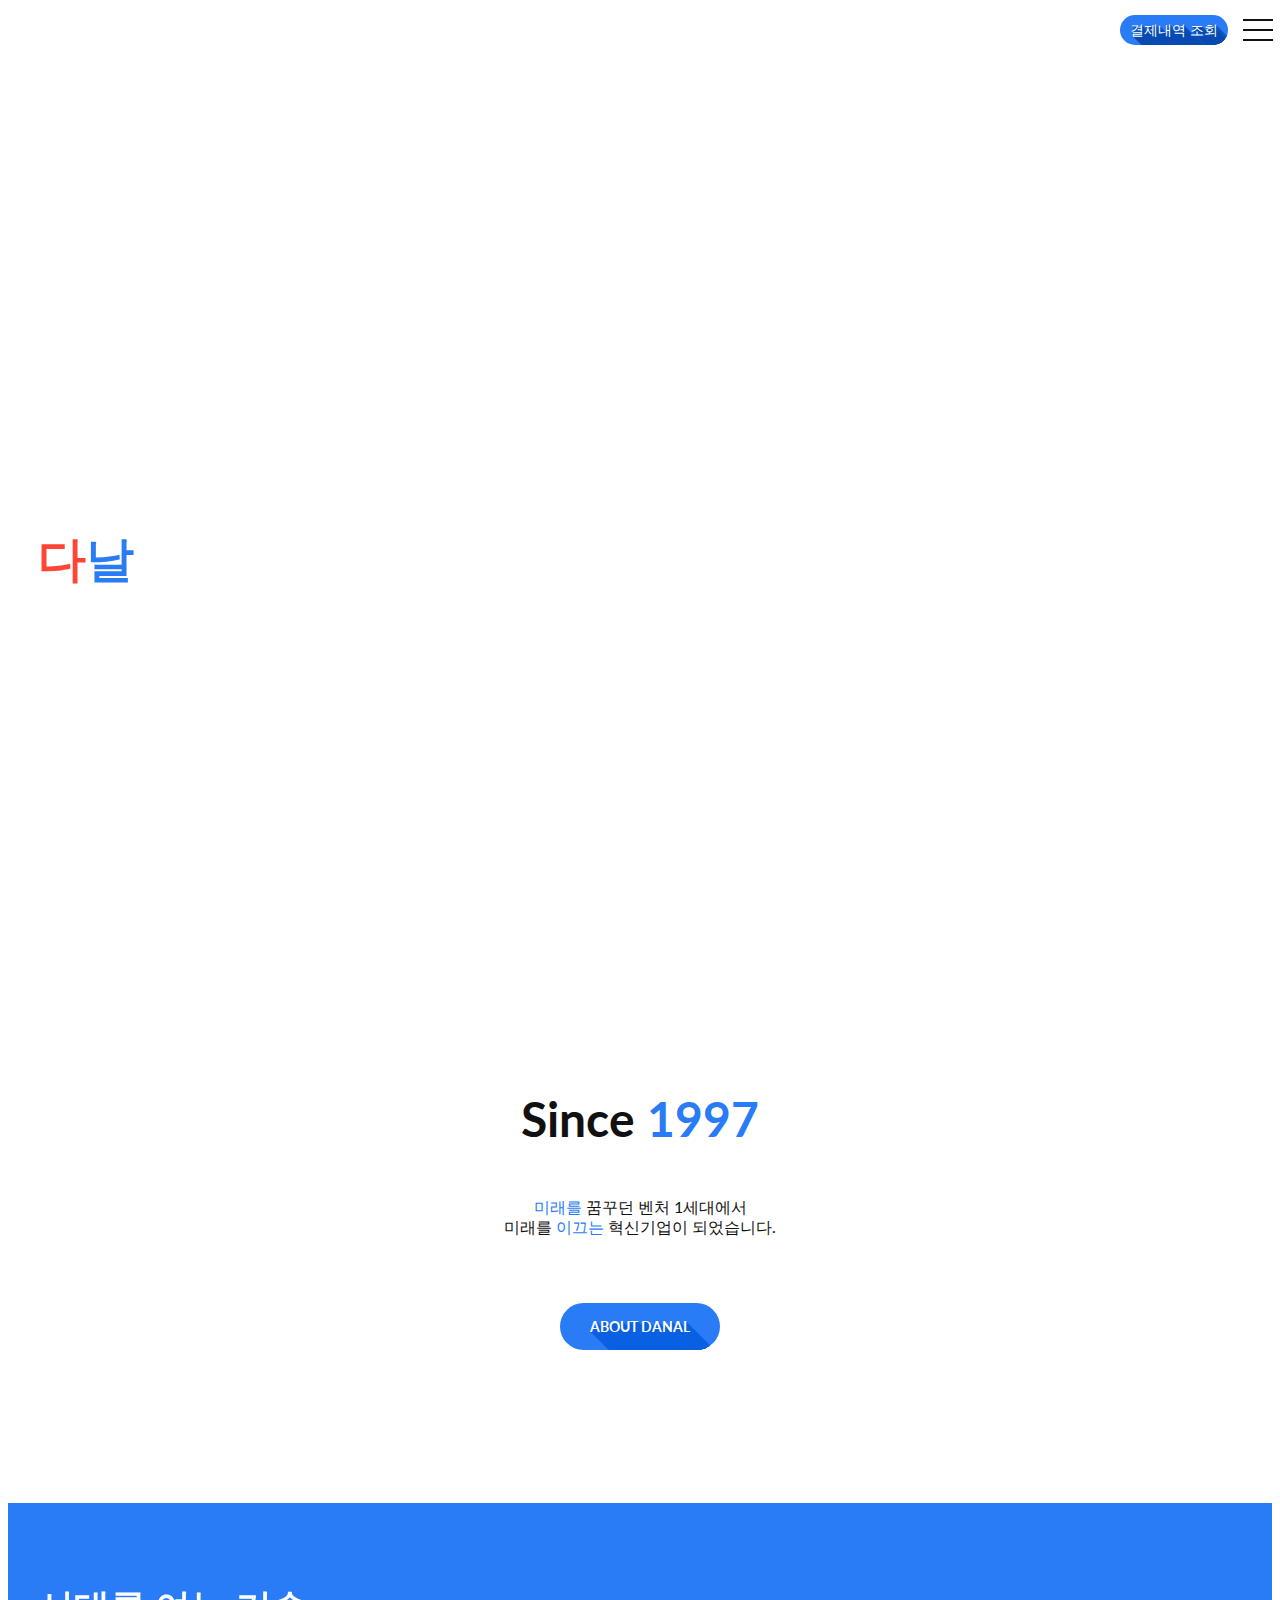
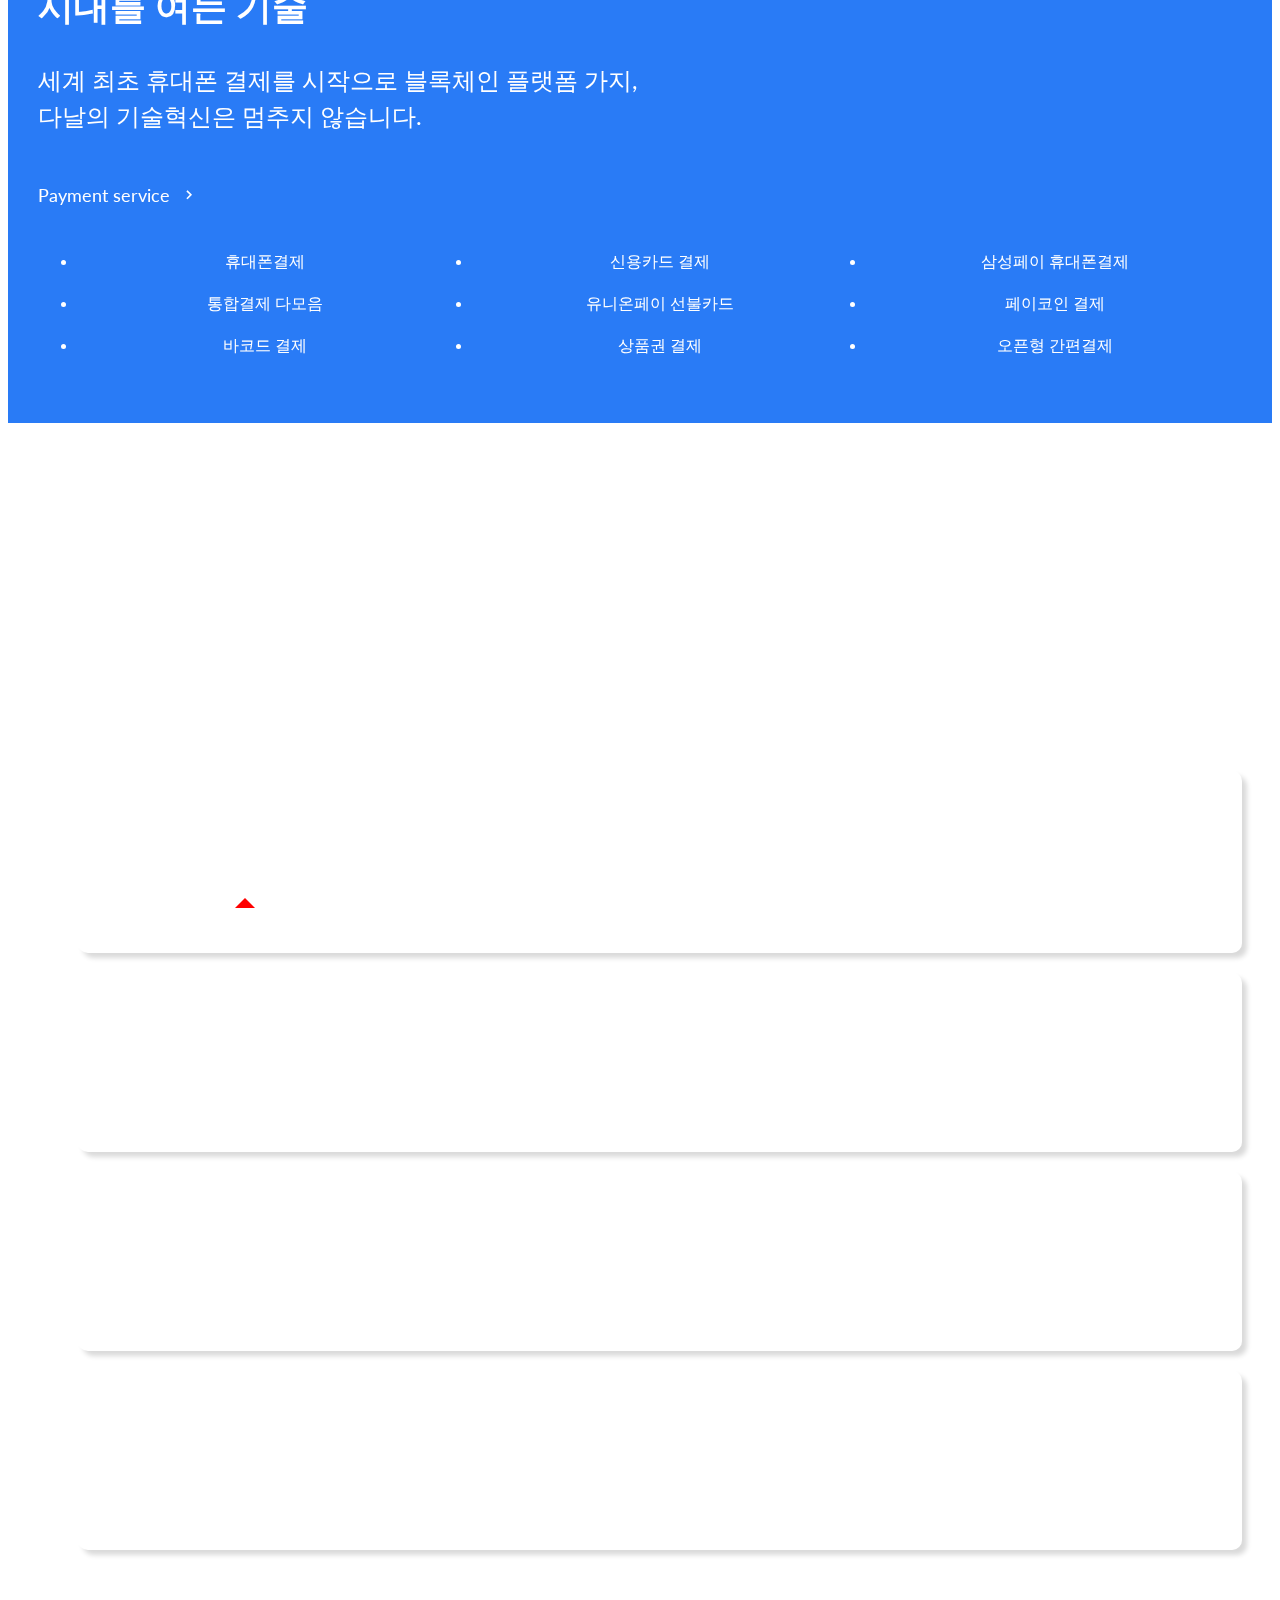
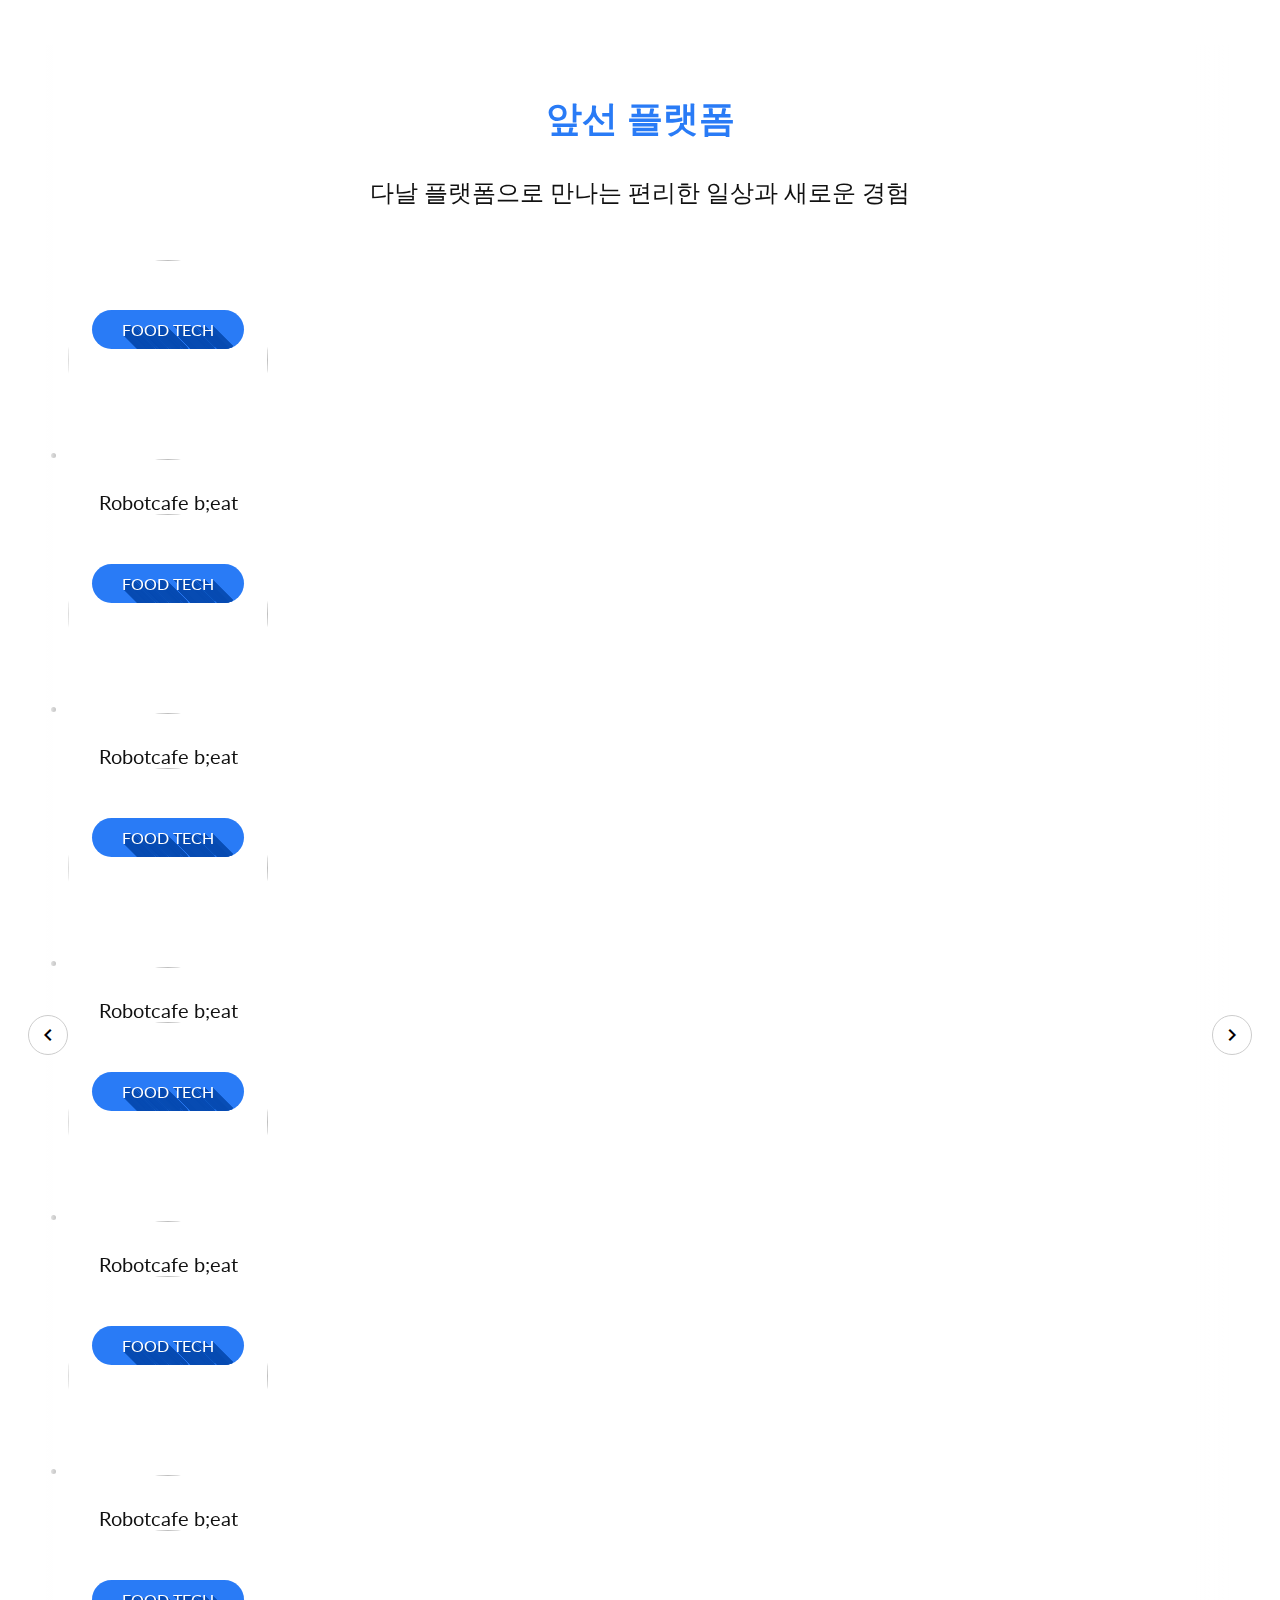
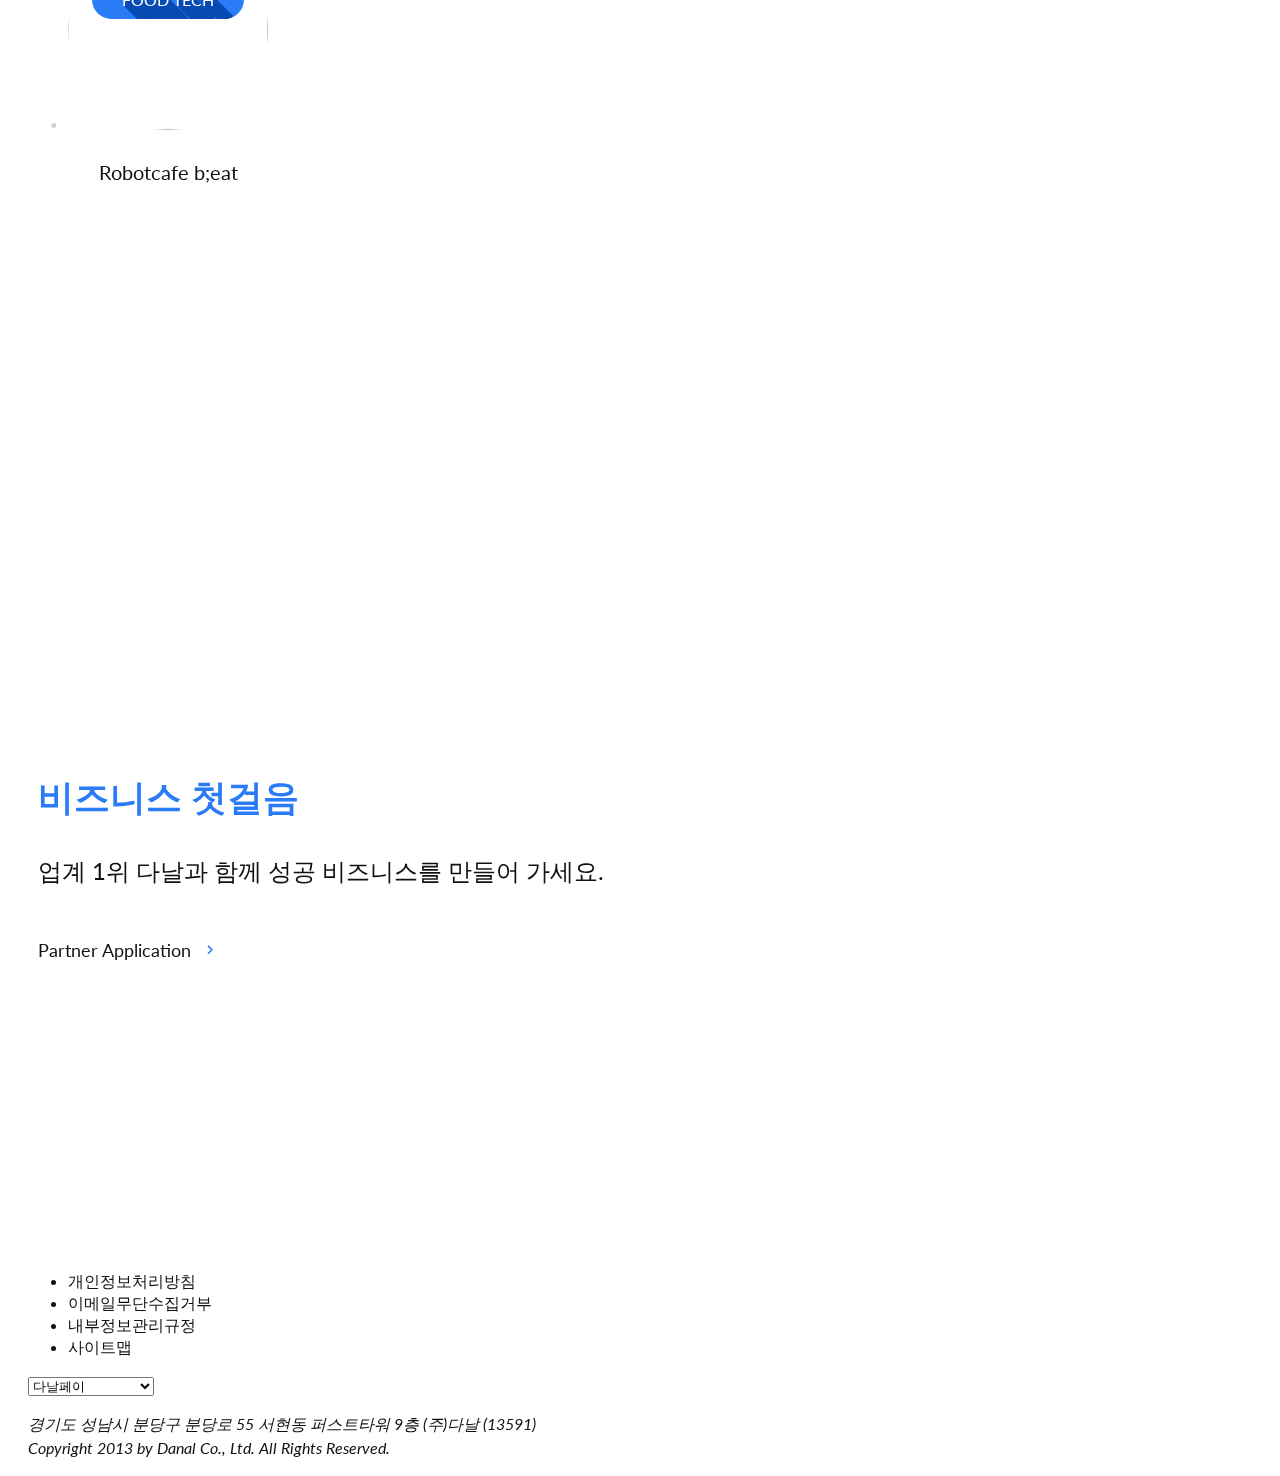
==== commit c1ed716e: "footer 남음" ====
--- a/html/index.html
+++ b/html/index.html
@@ -372,7 +372,6 @@
                 <span class="title">Robotcafe b;eat</span>
                 <span class="sticker">food tech</span>
               </li>
-
               <li class="swiper-slide">
                 <div class="img-box">
                   <img src="../image/img_family04.png" alt="" />
@@ -402,6 +401,7 @@
                 <span class="sticker">food tech</span>
               </li>
             </ul>
+            <div class="pagination"></div>
             <button class="btn btn--prev"></button>
             <button class="btn btn--next"></button>
           </div>
@@ -527,6 +527,22 @@
 
         header.classList.toggle("on");
       });
+      new Swiper(".platform-swiper", {
+        centeredSlides: true,
+        slidesPerView: 2,
+        loop: true,
+        spaceBetween: 30,
+
+        navigation: {
+          nextEl: ".platform-swiper .btn--next",
+
+          prevEl: ".platform-swiper .btn--prev",
+        },
+        pagination: {
+          el: ".platform-swiper .pagination",
+          type: "bullets",
+        },
+      });
     </script>
   </body>
 </html>
--- a/css/main.css
+++ b/css/main.css
@@ -1,5 +1,8 @@
 .container {
+  width: 100%;
   margin: 0 auto;
+  padding: 0 20px;
+  box-sizing: border-box;
 }
 
 .section {
@@ -7,6 +10,7 @@
   background-color: #fff;
 }
 .section .container {
+  padding: 0 20px;
   min-height: 300px;
 }
 .section .container .title-box h2 {
@@ -15,7 +19,7 @@
   margin-bottom: 30px;
 }
 .section .container .title-box p {
-  margin-bottom: 100px;
+  margin-bottom: 50px;
   font-size: clamp(18px, 3.5vw, 24px);
 }
 .section .container .title-box a {
@@ -74,7 +78,7 @@
 
 .about {
   margin-top: 100vh;
-  padding: 200px 0;
+  padding: 150px 0;
   text-align: center;
   background-image: url("../image/bg_introduce.png");
   background-position: left 50% bottom 0;
@@ -120,17 +124,20 @@
 .tech .container .icon-list {
   display: flex;
   flex-wrap: wrap;
-  gap: 30px 0;
+  gap: 20px;
 }
 .tech .container .icon-list li {
-  width: 33.3333333333%;
-  padding: 0 15px;
+  width: calc((100% - 40px) / 3);
+  padding: 0;
   text-align: center;
   box-sizing: border-box;
 }
 .tech .container .icon-list li img {
-  width: 100%;
-  margin-bottom: 20px;
+  width: 60%;
+  margin-bottom: 5px;
+}
+.tech .container .icon-list li span {
+  white-space: nowrap;
 }
 
 .block-chain {
@@ -152,22 +159,22 @@
 .block-chain .container .contents .block-chain__list {
   display: flex;
   flex-wrap: wrap;
-  gap: 30px;
+  gap: 20px;
 }
 .block-chain .container .contents .block-chain__list > li {
   width: 100%;
-  padding: 30px;
+  padding: 20px;
   box-shadow: 5px 5px 5px rgba(0, 0, 0, 0.15);
   box-sizing: border-box;
   background-color: rgba(255, 255, 255, 0.15);
-  border-radius: 30px;
+  border-radius: 10px;
 }
 .block-chain .container .contents .block-chain__list > li .title {
   display: flex;
   justify-content: space-between;
   align-items: center;
-  margin-bottom: 20px;
-  padding-bottom: 20px;
+  margin-bottom: 10px;
+  padding-bottom: 10px;
   border-bottom: 1px solid #fff;
 }
 .block-chain .container .contents .block-chain__list > li .title h3 {
@@ -189,7 +196,7 @@
   display: none;
 }
 .block-chain .container .contents .block-chain__list > li ul li {
-  margin-top: 20px;
+  margin-top: 10px;
 }
 .block-chain .container .contents .block-chain__list > li ul li a {
   display: block;
@@ -233,10 +240,10 @@
 }
 .platform .container:before {
   display: block;
-  width: 300px;
-  position: absolute;
-  top: -120px;
-  bottom: -120px;
+  width: 80px;
+  position: absolute;
+  top: -50px;
+  bottom: -50px;
   left: 0;
   z-index: 2;
   background: rgb(255, 255, 255);
@@ -245,11 +252,11 @@
 }
 .platform .container:after {
   display: block;
-  width: 300px;
-  position: absolute;
-  top: -120px;
+  width: 80px;
+  position: absolute;
+  top: -50px;
   right: 0;
-  bottom: -120px;
+  bottom: -50px;
   z-index: 2;
   background: rgb(255, 255, 255);
   background: linear-gradient(90deg, rgba(255, 255, 255, 0) 0%, rgb(255, 255, 255) 47%, rgb(255, 255, 255) 100%);
@@ -264,16 +271,19 @@
 .platform .platform-swiper {
   position: relative;
 }
+.platform .platform-list {
+  position: relative;
+}
 .platform .platform-list li {
-  width: 300px;
+  width: 200px;
   position: relative;
 }
 .platform .platform-list li:hover img {
   transform: scale(1.5);
 }
 .platform .platform-list li .img-box {
-  width: 300px;
-  height: 300px;
+  width: 100%;
+  aspect-ratio: 1/1;
   overflow: hidden;
   border-radius: 50%;
 }
@@ -287,7 +297,8 @@
 .platform .platform-list li .sticker {
   position: absolute;
   top: 50px;
-  left: 60%;
+  left: 50%;
+  transform: translate(-50%);
   overflow: hidden;
   padding: 10px 30px;
   color: #fff;
@@ -304,8 +315,8 @@
   text-align: center;
 }
 .platform .btn {
-  width: 80px;
-  height: 80px;
+  width: 40px;
+  height: 40px;
   position: absolute;
   top: 50%;
   z-index: 3;
@@ -313,26 +324,51 @@
   transform: translateY(-55%);
   background-color: #fff;
   border-radius: 50%;
+  display: flex;
+  align-items: center;
+  justify-content: center;
 }
 .platform .btn--prev {
-  left: 50px;
+  left: 0px;
 }
 .platform .btn--prev:after {
-  font-size: 48px;
+  font-size: 24px;
   display: inline-block;
   content: "chevron_left";
   margin-left: 0;
   font-family: "Material Icons";
 }
 .platform .btn--next {
-  right: 50px;
+  right: 0px;
 }
 .platform .btn--next:after {
-  font-size: 48px;
+  font-size: 24px;
   display: inline-block;
   content: "chevron_right";
   margin-left: 0;
   font-family: "Material Icons";
+}
+
+.platform-swiper {
+  position: relative;
+}
+.platform-swiper .pagination {
+  display: flex;
+  justify-content: center;
+  margin-top: 30px;
+}
+.platform-swiper .pagination .swiper-pagination-bullet {
+  opacity: 1;
+  width: 10px;
+  height: 10px;
+  border: 2px solid #333;
+  background: none;
+  border-radius: 50px;
+  transition: all 0.25s ease;
+}
+.platform-swiper .pagination .swiper-pagination-bullet-active {
+  background-color: #333;
+  width: 30px;
 }
 
 @-webkit-keyframes arrow-move {
@@ -378,8 +414,8 @@
   margin-left: auto;
   margin-right: auto;
   border-radius: 30px;
-  width: 50vh;
-  height: 30vh;
+  width: 30vh;
+  height: 20vh;
   background-image: url(../image/img_partner.png);
   background-position: center;
   background-size: cover;
